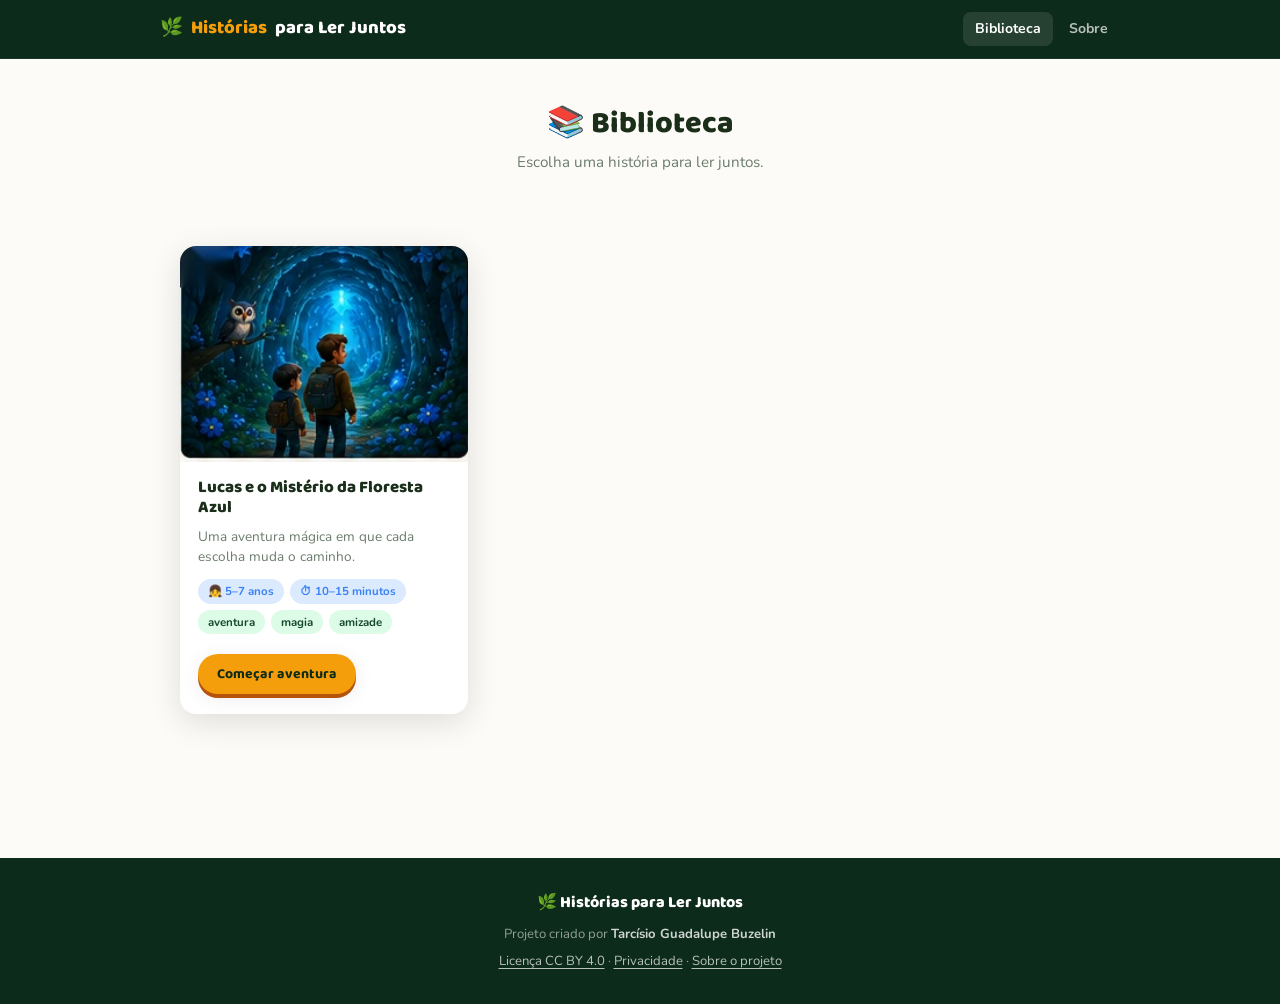
==== livros/index.html @ b1dc5da3 "Add files via upload" ====
<!DOCTYPE html>
<html lang="pt-BR">
<head>
  <meta charset="UTF-8">
  <meta name="viewport" content="width=device-width, initial-scale=1.0">
  <title>Biblioteca — Histórias para Ler Juntos</title>
  <meta name="description" content="Livros infantis interativos gratuitos para pais e filhos lerem juntos.">
  <link rel="preconnect" href="https://fonts.googleapis.com">
  <link rel="preconnect" href="https://fonts.gstatic.com" crossorigin>
  <link href="https://fonts.googleapis.com/css2?family=Baloo+2:wght@700;800&family=Nunito:wght@500;600;700&display=swap" rel="stylesheet">
  <link rel="stylesheet" href="../assets/css/style.css">
  <style>
    .library-header {
      padding: 48px 0 32px;
      text-align: center;
    }
    .library-grid {
      display: grid;
      grid-template-columns: repeat(auto-fill, minmax(260px, 1fr));
      gap: 28px;
      padding-bottom: 64px;
    }
    .book-card__cover-wrap {
      position: relative;
      width: 100%;
      aspect-ratio: 4/3;
      overflow: hidden;
      background: var(--forest-mid);
    }
    .book-card__cover {
      width: 100%;
      height: 100%;
      object-fit: cover;
      transition: transform .4s ease;
    }
    .book-card:hover .book-card__cover { transform: scale(1.04); }
    .book-card__actions { display: flex; gap: 8px; flex-wrap: wrap; }
    .empty-state {
      text-align: center;
      padding: 80px 20px;
      color: var(--text-light);
    }
    .empty-state p { margin-top: 12px; font-size: .95rem; }
  </style>
</head>
<body>

<!-- Cabeçalho do site -->
<header class="site-header">
  <div class="site-header__inner">
    <a class="site-logo" href="../">
      🌿 <span>Histórias</span> para Ler Juntos
    </a>
    <nav class="site-nav" aria-label="Menu principal">
      <a href="../livros/" class="active">Biblioteca</a>
      <a href="../sobre/">Sobre</a>
    </nav>
  </div>
</header>

<!-- Conteúdo -->
<main>
  <div class="container">

    <div class="library-header">
      <h1 class="section__title">📚 Biblioteca</h1>
      <p class="section__sub">Escolha uma história para ler juntos.</p>
    </div>

    <div class="library-grid" id="library-grid">
      <!-- Preenchido via JS -->
    </div>

  </div>
</main>

<!-- Rodapé -->
<footer class="site-footer">
  <div class="site-footer__logo">🌿 Histórias para Ler Juntos</div>
  <p>Projeto criado por <strong style="color:rgba(255,255,255,.8)">Tarcísio Guadalupe Buzelin</strong></p>
  <p style="margin-top:6px">
    <a href="../licenca/">Licença CC BY 4.0</a> ·
    <a href="../privacidade/">Privacidade</a> ·
    <a href="../sobre/">Sobre o projeto</a>
  </p>
</footer>

<script>
(function () {
  var grid = document.getElementById('library-grid');

  fetch('../assets/js/catalog.json')
    .then(function (r) { return r.json(); })
    .then(function (catalog) {
      var published = catalog.filter(function (b) { return b.publicado; });

      if (!published.length) {
        grid.innerHTML = '<div class="empty-state"><div style="font-size:3rem">📖</div><p>Nenhuma história disponível ainda. Em breve!</p></div>';
        return;
      }

      published.forEach(function (b) {
        var tagsHtml = (b.tags || []).map(function (t) {
          return '<span class="tag tag--forest">' + t + '</span>';
        }).join('');

        var card = document.createElement('article');
        card.className = 'book-card';
        card.innerHTML =
          '<a href="../livro/?id=' + b.id + '" aria-label="Ler ' + b.titulo + '">' +
            '<div class="book-card__cover-wrap">' +
              '<img class="book-card__cover" src="../' + b.cover + '" alt="Capa de ' + b.titulo + '" loading="lazy">' +
            '</div>' +
          '</a>' +
          '<div class="book-card__body">' +
            '<h2 class="book-card__title">' + b.titulo + '</h2>' +
            '<p class="book-card__desc">' + (b.descricao || '') + '</p>' +
            '<div class="book-card__meta">' +
              (b.faixaEtaria ? '<span class="tag">👧 ' + b.faixaEtaria + '</span>' : '') +
              (b.tempoLeitura ? '<span class="tag">⏱ ' + b.tempoLeitura + '</span>' : '') +
              tagsHtml +
            '</div>' +
            '<div class="book-card__actions">' +
              '<a class="btn btn--primary btn--sm" href="../livro/?id=' + b.id + '">Começar aventura</a>' +
            '</div>' +
          '</div>';

        grid.appendChild(card);
      });
    })
    .catch(function () {
      grid.innerHTML = '<div class="empty-state"><div style="font-size:3rem">🌲</div><p>Não foi possível carregar a biblioteca. Tente novamente.</p></div>';
    });
})();
</script>

</body>
</html>
---- assets/css/style.css ----
/* ═══════════════════════════════════════════════
   Histórias para Ler Juntos — tgbhubs.github.io
   Design system principal
═══════════════════════════════════════════════ */

/* ── Reset & base ── */
*, *::before, *::after { box-sizing: border-box; margin: 0; padding: 0; }

:root {
  --forest-deep:   #0d2b1a;
  --forest-mid:    #1a4a2e;
  --forest-light:  #2d7a4a;
  --forest-glow:   #4caf78;
  --blue-magic:    #3b82f6;
  --blue-light:    #93c5fd;
  --blue-glow:     #dbeafe;
  --gold:          #f59e0b;
  --gold-light:    #fde68a;
  --cream:         #fdfbf7;
  --cream-dark:    #f5f0e8;
  --text-dark:     #1a2e1a;
  --text-mid:      #3d5c3d;
  --text-light:    #6b7c6b;
  --white:         #ffffff;
  --shadow-soft:   0 4px 20px rgba(0,0,0,.08);
  --shadow-card:   0 8px 32px rgba(0,0,0,.12);
  --shadow-deep:   0 16px 48px rgba(0,0,0,.22);
  --radius-sm:     8px;
  --radius-md:     16px;
  --radius-lg:     24px;
  --transition:    .22s cubic-bezier(.4,0,.2,1);
}

html { scroll-behavior: smooth; }

body {
  font-family: 'Nunito', system-ui, sans-serif;
  background: var(--cream);
  color: var(--text-dark);
  line-height: 1.6;
  min-height: 100vh;
  -webkit-font-smoothing: antialiased;
}

img { max-width: 100%; display: block; }
a { color: inherit; text-decoration: none; }
button { font-family: inherit; cursor: pointer; border: none; background: none; }

/* ── Typography ── */
.font-display { font-family: 'Baloo 2', system-ui, sans-serif; }

h1, h2, h3 { font-family: 'Baloo 2', system-ui, sans-serif; line-height: 1.15; }

/* ── Layout ── */
.container {
  max-width: 960px;
  margin: 0 auto;
  padding: 0 20px;
}

.container--wide {
  max-width: 1100px;
  margin: 0 auto;
  padding: 0 20px;
}

/* ── Site header ── */
.site-header {
  background: var(--forest-deep);
  padding: 0 20px;
  position: sticky;
  top: 0;
  z-index: 50;
  border-bottom: 1px solid rgba(255,255,255,.06);
}

.site-header__inner {
  max-width: 960px;
  margin: 0 auto;
  height: 58px;
  display: flex;
  align-items: center;
  justify-content: space-between;
  gap: 16px;
}

.site-logo {
  font-family: 'Baloo 2', sans-serif;
  font-size: 1.15rem;
  font-weight: 800;
  color: var(--white);
  display: flex;
  align-items: center;
  gap: 8px;
  white-space: nowrap;
}

.site-logo span { color: var(--gold); }

.site-nav {
  display: flex;
  align-items: center;
  gap: 4px;
}

.site-nav a {
  font-size: .88rem;
  font-weight: 700;
  color: rgba(255,255,255,.7);
  padding: 6px 12px;
  border-radius: var(--radius-sm);
  transition: color var(--transition), background var(--transition);
}

.site-nav a:hover,
.site-nav a.active {
  color: var(--white);
  background: rgba(255,255,255,.1);
}

/* ── Site footer ── */
.site-footer {
  background: var(--forest-deep);
  color: rgba(255,255,255,.55);
  padding: 32px 20px;
  text-align: center;
  font-size: .82rem;
  margin-top: 80px;
}

.site-footer a {
  color: rgba(255,255,255,.7);
  text-decoration: underline;
  text-underline-offset: 3px;
}

.site-footer__logo {
  font-family: 'Baloo 2', sans-serif;
  font-size: 1rem;
  font-weight: 800;
  color: var(--white);
  margin-bottom: 8px;
}

/* ── Buttons ── */
.btn {
  display: inline-flex;
  align-items: center;
  justify-content: center;
  gap: 8px;
  font-family: 'Baloo 2', sans-serif;
  font-size: 1rem;
  font-weight: 700;
  padding: .75rem 1.75rem;
  border-radius: 50px;
  transition: all var(--transition);
  white-space: nowrap;
  min-height: 48px;
}

.btn--primary {
  background: var(--gold);
  color: var(--forest-deep);
  box-shadow: 0 4px 0 #b45309, var(--shadow-soft);
}
.btn--primary:hover {
  transform: translateY(-2px);
  box-shadow: 0 6px 0 #b45309, var(--shadow-card);
}
.btn--primary:active { transform: translateY(1px); box-shadow: 0 2px 0 #b45309; }

.btn--secondary {
  background: transparent;
  color: var(--forest-mid);
  border: 2px solid var(--forest-glow);
}
.btn--secondary:hover {
  background: var(--forest-mid);
  color: var(--white);
  border-color: var(--forest-mid);
}

.btn--ghost {
  background: rgba(255,255,255,.12);
  color: var(--white);
  border: 1.5px solid rgba(255,255,255,.25);
}
.btn--ghost:hover {
  background: rgba(255,255,255,.2);
}

.btn--sm {
  font-size: .88rem;
  padding: .5rem 1.2rem;
  min-height: 40px;
}

.btn--lg {
  font-size: 1.15rem;
  padding: .9rem 2.2rem;
  min-height: 56px;
}

/* ── Book card ── */
.book-card {
  background: var(--white);
  border-radius: var(--radius-md);
  overflow: hidden;
  box-shadow: var(--shadow-card);
  transition: transform var(--transition), box-shadow var(--transition);
  display: flex;
  flex-direction: column;
}

.book-card:hover {
  transform: translateY(-4px);
  box-shadow: var(--shadow-deep);
}

.book-card__cover {
  width: 100%;
  aspect-ratio: 4/3;
  object-fit: cover;
  background: var(--forest-mid);
}

.book-card__body {
  padding: 16px 18px 20px;
  flex: 1;
  display: flex;
  flex-direction: column;
  gap: 8px;
}

.book-card__title {
  font-family: 'Baloo 2', sans-serif;
  font-size: 1.05rem;
  font-weight: 800;
  color: var(--text-dark);
  line-height: 1.2;
}

.book-card__desc {
  font-size: .85rem;
  color: var(--text-light);
  line-height: 1.5;
  flex: 1;
}

.book-card__meta {
  display: flex;
  flex-wrap: wrap;
  gap: 6px;
  margin-top: 4px;
}

.tag {
  font-size: .72rem;
  font-weight: 700;
  padding: 3px 10px;
  border-radius: 20px;
  background: var(--blue-glow);
  color: var(--blue-magic);
}

.tag--forest {
  background: #dcfce7;
  color: var(--forest-mid);
}

.book-card__actions {
  display: flex;
  gap: 8px;
  margin-top: 12px;
}

/* ── Section styles ── */
.section {
  padding: 64px 0;
}

.section--hero {
  background: linear-gradient(160deg, var(--forest-deep) 0%, var(--forest-mid) 60%, #1e5c38 100%);
  color: var(--white);
  padding: 72px 20px 80px;
  text-align: center;
  position: relative;
  overflow: hidden;
}

.section--hero::before {
  content: '';
  position: absolute;
  inset: 0;
  background: radial-gradient(ellipse at 30% 0%, rgba(59,130,246,.18) 0%, transparent 60%),
              radial-gradient(ellipse at 80% 100%, rgba(245,158,11,.1) 0%, transparent 50%);
  pointer-events: none;
}

.hero__eyebrow {
  font-size: .82rem;
  font-weight: 800;
  letter-spacing: 2px;
  text-transform: uppercase;
  color: var(--gold-light);
  margin-bottom: 12px;
}

.hero__title {
  font-size: clamp(2rem, 5vw, 3.2rem);
  font-weight: 800;
  color: var(--white);
  line-height: 1.08;
  max-width: 680px;
  margin: 0 auto 16px;
}

.hero__title em {
  font-style: normal;
  color: var(--gold);
}

.hero__sub {
  font-size: clamp(.95rem, 2vw, 1.1rem);
  color: rgba(255,255,255,.75);
  max-width: 520px;
  margin: 0 auto 36px;
  line-height: 1.6;
}

.hero__actions {
  display: flex;
  gap: 12px;
  justify-content: center;
  flex-wrap: wrap;
}

.section__title {
  font-family: 'Baloo 2', sans-serif;
  font-size: clamp(1.4rem, 3vw, 1.9rem);
  font-weight: 800;
  color: var(--text-dark);
  margin-bottom: 8px;
}

.section__sub {
  color: var(--text-light);
  font-size: .95rem;
  margin-bottom: 40px;
}

/* ── Divider ── */
.divider {
  height: 1px;
  background: linear-gradient(to right, transparent, rgba(0,0,0,.08), transparent);
  margin: 0;
}

/* ── Reader specific ── */
.reader-wrap {
  height: 100vh;
  height: 100dvh;
  display: flex;
  flex-direction: column;
  background: var(--forest-deep);
  overflow: hidden;
}

.reader-bar {
  flex-shrink: 0;
  height: 52px;
  background: rgba(0,0,0,.4);
  display: flex;
  align-items: center;
  justify-content: space-between;
  padding: 0 16px;
  gap: 12px;
  backdrop-filter: blur(8px);
  border-bottom: 1px solid rgba(255,255,255,.08);
}

.reader-bar__title {
  font-family: 'Baloo 2', sans-serif;
  font-size: .85rem;
  font-weight: 800;
  color: var(--white);
  white-space: nowrap;
  overflow: hidden;
  text-overflow: ellipsis;
  flex: 1;
}

.reader-bar__right {
  display: flex;
  align-items: center;
  gap: 10px;
  flex-shrink: 0;
}

.reader-bar__page {
  font-size: .75rem;
  color: rgba(255,255,255,.55);
  font-weight: 700;
}

.reader-bar__btn {
  width: 36px;
  height: 36px;
  border-radius: 50%;
  background: rgba(255,255,255,.1);
  color: var(--white);
  font-size: 1rem;
  display: flex;
  align-items: center;
  justify-content: center;
  transition: background var(--transition);
}
.reader-bar__btn:hover { background: rgba(255,255,255,.2); }

/* Page stage — the illustration area */
.reader-stage {
  flex: 1;
  min-height: 0;
  position: relative;
  display: flex;
  align-items: center;
  justify-content: center;
  overflow: hidden;
}

.reader-page {
  width: 100%;
  height: 100%;
  position: absolute;
  inset: 0;
  display: flex;
  flex-direction: column;
  opacity: 0;
  transition: opacity .35s ease;
  pointer-events: none;
}

.reader-page.active {
  opacity: 1;
  pointer-events: all;
}

.reader-page__img-wrap {
  flex: 1;
  min-height: 0;
  display: flex;
  align-items: center;
  justify-content: center;
  padding: 0;
  overflow: hidden;
}

.reader-page__img {
  width: 100%;
  height: 100%;
  object-fit: contain;
  object-position: center;
  display: block;
}

/* Bottom panel: text + actions */
.reader-panel {
  flex-shrink: 0;
  background: linear-gradient(to bottom, var(--forest-deep), #0a1e10);
  padding: 16px 20px 20px;
  max-height: 45vh;
  overflow-y: auto;
  border-top: 1px solid rgba(255,255,255,.06);
}

@media (min-height: 700px) {
  .reader-panel { max-height: 38vh; }
}

.reader-panel__chapter {
  font-size: .7rem;
  font-weight: 800;
  letter-spacing: 1.5px;
  text-transform: uppercase;
  color: var(--blue-light);
  margin-bottom: 8px;
}

.reader-panel__text {
  font-size: clamp(.88rem, 2.2vw, 1rem);
  color: rgba(255,255,255,.88);
  line-height: 1.7;
  white-space: pre-line;
  margin-bottom: 16px;
}

.reader-panel__text em {
  font-style: normal;
  color: var(--blue-light);
}

.reader-panel__participacao {
  display: flex;
  align-items: flex-start;
  gap: 10px;
  background: rgba(59,130,246,.12);
  border: 1px solid rgba(59,130,246,.25);
  border-radius: var(--radius-sm);
  padding: 10px 14px;
  margin-bottom: 16px;
  font-size: .85rem;
  color: var(--blue-light);
  line-height: 1.5;
}

.reader-panel__participacao::before {
  content: '💬';
  flex-shrink: 0;
  font-size: 1rem;
}

/* Choices */
.reader-choices {
  display: flex;
  flex-direction: column;
  gap: 10px;
}

.choice-btn {
  display: flex;
  align-items: center;
  gap: 12px;
  background: rgba(255,255,255,.06);
  border: 1.5px solid rgba(255,255,255,.15);
  border-radius: var(--radius-md);
  padding: 14px 18px;
  text-align: left;
  color: var(--white);
  font-family: 'Baloo 2', sans-serif;
  font-size: 1rem;
  font-weight: 700;
  transition: all var(--transition);
  min-height: 56px;
}

.choice-btn:hover {
  background: rgba(255,255,255,.12);
  border-color: var(--gold);
  transform: translateX(4px);
}

.choice-btn:active { transform: translateX(2px); }

.choice-btn__emoji {
  font-size: 1.4rem;
  flex-shrink: 0;
}

.choice-btn__label { flex: 1; }

.choice-btn__arrow {
  opacity: .5;
  font-size: .9rem;
  flex-shrink: 0;
}

/* Continue / next button */
.reader-continue {
  display: flex;
  justify-content: flex-end;
  margin-top: 4px;
}

.continue-btn {
  display: flex;
  align-items: center;
  gap: 8px;
  background: var(--gold);
  color: var(--forest-deep);
  font-family: 'Baloo 2', sans-serif;
  font-size: 1rem;
  font-weight: 800;
  padding: 12px 24px;
  border-radius: 50px;
  box-shadow: 0 4px 0 #b45309;
  transition: all var(--transition);
  min-height: 48px;
}

.continue-btn:hover {
  transform: translateY(-2px);
  box-shadow: 0 6px 0 #b45309;
}

.continue-btn:active { transform: translateY(1px); box-shadow: 0 2px 0 #b45309; }

/* Final page actions */
.reader-final {
  display: flex;
  flex-direction: column;
  align-items: center;
  gap: 12px;
  padding-top: 8px;
}

.reader-final__title {
  font-family: 'Baloo 2', sans-serif;
  font-size: 1.3rem;
  font-weight: 800;
  color: var(--gold);
  text-align: center;
}

.reader-final__actions {
  display: flex;
  gap: 10px;
  flex-wrap: wrap;
  justify-content: center;
}

/* Desktop layout — side by side */
@media (min-width: 768px) {
  .reader-wrap { flex-direction: column; }

  .reader-stage {
    flex-direction: row;
    align-items: stretch;
  }

  .reader-page {
    flex-direction: row;
  }

  .reader-page__img-wrap {
    flex: 1 1 55%;
  }

  .reader-panel {
    flex: 0 0 42%;
    max-height: none;
    overflow-y: auto;
    border-top: none;
    border-left: 1px solid rgba(255,255,255,.06);
    display: flex;
    flex-direction: column;
    justify-content: center;
    padding: 28px 28px 28px;
  }
}

@media (min-width: 1024px) {
  .reader-panel { flex: 0 0 38%; padding: 36px; }
  .reader-panel__text { font-size: 1.05rem; }
}

/* ── Progress bar ── */
.reader-progress {
  height: 3px;
  background: rgba(255,255,255,.08);
  flex-shrink: 0;
}

.reader-progress__bar {
  height: 100%;
  background: var(--gold);
  transition: width .4s ease;
}

/* ── Responsive nav ── */
@media (max-width: 600px) {
  .site-nav { display: none; }
}

/* ── Reduced motion ── */
@media (prefers-reduced-motion: reduce) {
  *, *::before, *::after { transition-duration: .01ms !important; animation-duration: .01ms !important; }
}
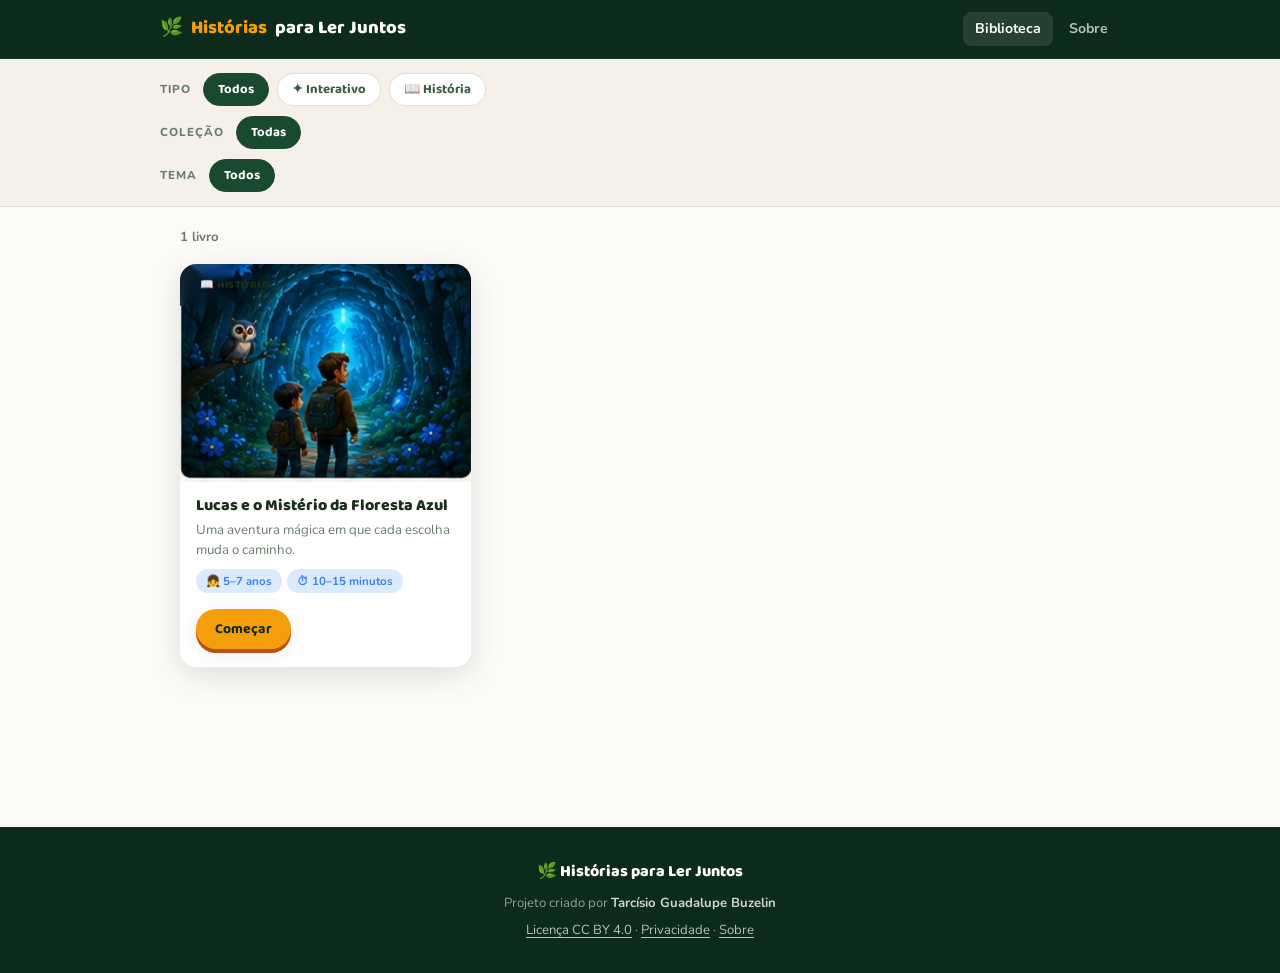
==== commit ba85b372: "Add files via upload" ====
--- a/livros/index.html
+++ b/livros/index.html
@@ -5,132 +5,446 @@
   <meta name="viewport" content="width=device-width, initial-scale=1.0">
   <title>Biblioteca — Histórias para Ler Juntos</title>
   <meta name="description" content="Livros infantis interativos gratuitos para pais e filhos lerem juntos.">
+  <link rel="icon" type="image/x-icon" href="../assets/favicon.ico">
+  <link rel="apple-touch-icon" href="../assets/apple-touch-icon.png">
   <link rel="preconnect" href="https://fonts.googleapis.com">
   <link rel="preconnect" href="https://fonts.gstatic.com" crossorigin>
   <link href="https://fonts.googleapis.com/css2?family=Baloo+2:wght@700;800&family=Nunito:wght@500;600;700&display=swap" rel="stylesheet">
   <link rel="stylesheet" href="../assets/css/style.css">
   <style>
-    .library-header {
-      padding: 48px 0 32px;
-      text-align: center;
-    }
+    /* ── Filtros ── */
+    .filters-wrap {
+      background: var(--cream-dark);
+      border-bottom: 1px solid rgba(0,0,0,.07);
+      position: sticky;
+      top: 58px;
+      z-index: 40;
+      padding: 14px 20px;
+    }
+    .filters-inner {
+      max-width: 960px;
+      margin: 0 auto;
+      display: flex;
+      flex-direction: column;
+      gap: 10px;
+    }
+    .filters-row {
+      display: flex;
+      align-items: center;
+      flex-wrap: wrap;
+      gap: 8px;
+    }
+    .filters-label {
+      font-size: .72rem;
+      font-weight: 800;
+      letter-spacing: 1px;
+      text-transform: uppercase;
+      color: var(--text-light);
+      margin-right: 4px;
+      white-space: nowrap;
+    }
+    .filter-chip {
+      font-family: 'Baloo 2', sans-serif;
+      font-size: .82rem;
+      font-weight: 700;
+      padding: 5px 14px;
+      border-radius: 30px;
+      border: 1.5px solid rgba(0,0,0,.12);
+      background: white;
+      color: var(--text-mid);
+      cursor: pointer;
+      transition: all .15s;
+      white-space: nowrap;
+    }
+    .filter-chip:hover { border-color: var(--forest-light); color: var(--forest-mid); }
+    .filter-chip.on {
+      background: var(--forest-mid);
+      border-color: var(--forest-mid);
+      color: white;
+    }
+    .filter-chip.on.tipo-interativo { background: #7c3aed; border-color: #7c3aed; }
+    .filter-chip.on.tipo-estatico   { background: var(--blue-magic); border-color: var(--blue-magic); }
+
+    /* Resultado count */
+    .results-bar {
+      max-width: 960px;
+      margin: 20px auto 0;
+      padding: 0 20px;
+      display: flex;
+      align-items: center;
+      justify-content: space-between;
+      gap: 12px;
+    }
+    .results-count {
+      font-size: .82rem;
+      color: var(--text-light);
+      font-weight: 700;
+    }
+    .results-clear {
+      font-size: .8rem;
+      color: var(--forest-light);
+      font-weight: 700;
+      cursor: pointer;
+      text-decoration: underline;
+      text-underline-offset: 3px;
+      display: none;
+    }
+
+    /* ── Grade ── */
     .library-grid {
+      max-width: 960px;
+      margin: 0 auto;
+      padding: 16px 20px 80px;
       display: grid;
       grid-template-columns: repeat(auto-fill, minmax(260px, 1fr));
-      gap: 28px;
-      padding-bottom: 64px;
-    }
-    .book-card__cover-wrap {
-      position: relative;
+      gap: 24px;
+    }
+
+    /* ── Card ── */
+    .book-card { position: relative; }
+
+    .book-cover-wrap {
       width: 100%;
       aspect-ratio: 4/3;
       overflow: hidden;
       background: var(--forest-mid);
-    }
-    .book-card__cover {
+      position: relative;
+    }
+    .book-cover-wrap img {
       width: 100%;
       height: 100%;
       object-fit: cover;
       transition: transform .4s ease;
-    }
-    .book-card:hover .book-card__cover { transform: scale(1.04); }
-    .book-card__actions { display: flex; gap: 8px; flex-wrap: wrap; }
+      display: block;
+    }
+    .book-card:hover .book-cover-wrap img { transform: scale(1.04); }
+
+    /* Badge tipo */
+    .badge-tipo {
+      position: absolute;
+      top: 10px;
+      left: 10px;
+      font-family: 'Baloo 2', sans-serif;
+      font-size: .68rem;
+      font-weight: 800;
+      letter-spacing: .5px;
+      padding: 3px 10px;
+      border-radius: 20px;
+      text-transform: uppercase;
+      z-index: 2;
+    }
+    .badge-tipo.interativo {
+      background: #7c3aed;
+      color: white;
+    }
+    .badge-tipo.estatico {
+      background: var(--blue-magic);
+      color: white;
+    }
+
+    /* Badge coleção */
+    .badge-colecao {
+      position: absolute;
+      top: 10px;
+      right: 10px;
+      font-family: 'Baloo 2', sans-serif;
+      font-size: .65rem;
+      font-weight: 800;
+      padding: 3px 9px;
+      border-radius: 20px;
+      background: rgba(0,0,0,.55);
+      color: rgba(255,255,255,.9);
+      z-index: 2;
+      backdrop-filter: blur(4px);
+    }
+
+    /* Em breve overlay */
+    .em-breve-overlay {
+      position: absolute;
+      inset: 0;
+      background: rgba(13,43,26,.65);
+      display: flex;
+      align-items: center;
+      justify-content: center;
+      z-index: 3;
+      backdrop-filter: blur(2px);
+    }
+    .em-breve-label {
+      font-family: 'Baloo 2', sans-serif;
+      font-size: .8rem;
+      font-weight: 800;
+      color: white;
+      background: rgba(0,0,0,.5);
+      padding: 5px 14px;
+      border-radius: 20px;
+      letter-spacing: 1px;
+      text-transform: uppercase;
+    }
+
+    .book-card__body {
+      padding: 14px 16px 18px;
+      flex: 1;
+      display: flex;
+      flex-direction: column;
+      gap: 6px;
+    }
+    .book-card__title {
+      font-family: 'Baloo 2', sans-serif;
+      font-size: 1rem;
+      font-weight: 800;
+      color: var(--text-dark);
+      line-height: 1.2;
+    }
+    .book-card__desc {
+      font-size: .83rem;
+      color: var(--text-light);
+      line-height: 1.5;
+      flex: 1;
+      display: -webkit-box;
+      -webkit-line-clamp: 2;
+      -webkit-box-orient: vertical;
+      overflow: hidden;
+    }
+    .book-card__meta {
+      display: flex;
+      flex-wrap: wrap;
+      gap: 5px;
+      margin-top: 2px;
+    }
+    .book-card__actions {
+      display: flex;
+      gap: 8px;
+      margin-top: 10px;
+    }
+
+    /* Estado vazio */
     .empty-state {
+      grid-column: 1/-1;
       text-align: center;
-      padding: 80px 20px;
+      padding: 60px 20px;
       color: var(--text-light);
     }
-    .empty-state p { margin-top: 12px; font-size: .95rem; }
+    .empty-state .icon { font-size: 3rem; margin-bottom: 12px; }
+    .empty-state p { font-size: .95rem; }
+
+    @media (max-width: 480px) {
+      .library-grid { grid-template-columns: 1fr 1fr; gap: 14px; }
+      .book-card__desc { display: none; }
+      .book-card__body { padding: 10px 12px 14px; }
+    }
   </style>
 </head>
 <body>
 
-<!-- Cabeçalho do site -->
 <header class="site-header">
   <div class="site-header__inner">
-    <a class="site-logo" href="../">
-      🌿 <span>Histórias</span> para Ler Juntos
-    </a>
-    <nav class="site-nav" aria-label="Menu principal">
+    <a class="site-logo" href="../">🌿 <span>Histórias</span> para Ler Juntos</a>
+    <nav class="site-nav">
       <a href="../livros/" class="active">Biblioteca</a>
       <a href="../sobre/">Sobre</a>
     </nav>
   </div>
 </header>
 
-<!-- Conteúdo -->
+<!-- Filtros -->
+<div class="filters-wrap" id="filtersWrap">
+  <div class="filters-inner">
+
+    <!-- Linha 1: Tipo -->
+    <div class="filters-row">
+      <span class="filters-label">Tipo</span>
+      <button class="filter-chip on" data-filter="tipo" data-value="todos">Todos</button>
+      <button class="filter-chip tipo-interativo" data-filter="tipo" data-value="interativo">✦ Interativo</button>
+      <button class="filter-chip tipo-estatico"   data-filter="tipo" data-value="estatico">📖 História</button>
+    </div>
+
+    <!-- Linha 2: Coleção + Temas (preenchidos via JS) -->
+    <div class="filters-row" id="row-colecao">
+      <span class="filters-label">Coleção</span>
+      <div id="chips-colecao" style="display:contents"></div>
+    </div>
+
+    <div class="filters-row" id="row-temas">
+      <span class="filters-label">Tema</span>
+      <div id="chips-temas" style="display:contents"></div>
+    </div>
+
+  </div>
+</div>
+
+<!-- Barra de resultado -->
+<div class="results-bar">
+  <span class="results-count" id="resultsCount"></span>
+  <span class="results-clear" id="resultsClear" onclick="limparFiltros()">Limpar filtros</span>
+</div>
+
+<!-- Grade -->
 <main>
-  <div class="container">
-
-    <div class="library-header">
-      <h1 class="section__title">📚 Biblioteca</h1>
-      <p class="section__sub">Escolha uma história para ler juntos.</p>
-    </div>
-
-    <div class="library-grid" id="library-grid">
-      <!-- Preenchido via JS -->
-    </div>
-
-  </div>
+  <div class="library-grid" id="libraryGrid"></div>
 </main>
 
-<!-- Rodapé -->
 <footer class="site-footer">
   <div class="site-footer__logo">🌿 Histórias para Ler Juntos</div>
   <p>Projeto criado por <strong style="color:rgba(255,255,255,.8)">Tarcísio Guadalupe Buzelin</strong></p>
   <p style="margin-top:6px">
     <a href="../licenca/">Licença CC BY 4.0</a> ·
     <a href="../privacidade/">Privacidade</a> ·
-    <a href="../sobre/">Sobre o projeto</a>
+    <a href="../sobre/">Sobre</a>
   </p>
 </footer>
 
 <script>
 (function () {
-  var grid = document.getElementById('library-grid');
-
+  var catalog = [];
+  var filtros = { tipo: 'todos', colecao: 'todos', tema: 'todos' };
+
+  /* Labels amigáveis */
+  var colecaoLabels = { lucas: '📚 Lucas', standalone: '⭐ Avulsos' };
+  var temaLabels    = {
+    aventura: '🗺 Aventura', magia: '✨ Magia', amizade: '💚 Amizade',
+    familia: '👨‍👩‍👧 Família', copa: '⚽ Copa', noite: '🌙 Noite'
+  };
+
+  /* ── Carregar catálogo ── */
   fetch('../assets/js/catalog.json')
     .then(function (r) { return r.json(); })
-    .then(function (catalog) {
-      var published = catalog.filter(function (b) { return b.publicado; });
-
-      if (!published.length) {
-        grid.innerHTML = '<div class="empty-state"><div style="font-size:3rem">📖</div><p>Nenhuma história disponível ainda. Em breve!</p></div>';
-        return;
-      }
-
-      published.forEach(function (b) {
-        var tagsHtml = (b.tags || []).map(function (t) {
-          return '<span class="tag tag--forest">' + t + '</span>';
-        }).join('');
-
-        var card = document.createElement('article');
-        card.className = 'book-card';
-        card.innerHTML =
-          '<a href="../livro/?id=' + b.id + '" aria-label="Ler ' + b.titulo + '">' +
-            '<div class="book-card__cover-wrap">' +
-              '<img class="book-card__cover" src="../' + b.cover + '" alt="Capa de ' + b.titulo + '" loading="lazy">' +
-            '</div>' +
-          '</a>' +
-          '<div class="book-card__body">' +
-            '<h2 class="book-card__title">' + b.titulo + '</h2>' +
-            '<p class="book-card__desc">' + (b.descricao || '') + '</p>' +
-            '<div class="book-card__meta">' +
-              (b.faixaEtaria ? '<span class="tag">👧 ' + b.faixaEtaria + '</span>' : '') +
-              (b.tempoLeitura ? '<span class="tag">⏱ ' + b.tempoLeitura + '</span>' : '') +
-              tagsHtml +
-            '</div>' +
-            '<div class="book-card__actions">' +
-              '<a class="btn btn--primary btn--sm" href="../livro/?id=' + b.id + '">Começar aventura</a>' +
-            '</div>' +
-          '</div>';
-
-        grid.appendChild(card);
-      });
+    .then(function (data) {
+      catalog = data;
+      buildFilterChips();
+      render();
     })
     .catch(function () {
-      grid.innerHTML = '<div class="empty-state"><div style="font-size:3rem">🌲</div><p>Não foi possível carregar a biblioteca. Tente novamente.</p></div>';
-    });
+      document.getElementById('libraryGrid').innerHTML =
+        '<div class="empty-state"><div class="icon">🌲</div><p>Não foi possível carregar a biblioteca.</p></div>';
+    });
+
+  /* ── Montar chips dinâmicos ── */
+  function buildFilterChips() {
+    var colecoes = [...new Set(catalog.map(function (b) { return b.colecao; }).filter(Boolean))];
+    var temas    = [...new Set(catalog.flatMap(function (b) { return b.temas || []; }))];
+
+    var cc = document.getElementById('chips-colecao');
+    var ct = document.getElementById('chips-temas');
+
+    // "Todas" sempre primeiro
+    cc.appendChild(chip('Todas', 'colecao', 'todos', true));
+    colecoes.forEach(function (c) {
+      cc.appendChild(chip(colecaoLabels[c] || c, 'colecao', c, false));
+    });
+
+    ct.appendChild(chip('Todos', 'tema', 'todos', true));
+    temas.forEach(function (t) {
+      ct.appendChild(chip(temaLabels[t] || t, 'tema', t, false));
+    });
+  }
+
+  function chip(label, filterKey, value, active) {
+    var btn = document.createElement('button');
+    btn.className = 'filter-chip' + (active ? ' on' : '');
+    btn.textContent = label;
+    btn.dataset.filter = filterKey;
+    btn.dataset.value  = value;
+    btn.addEventListener('click', function () { applyFilter(filterKey, value); });
+    return btn;
+  }
+
+  /* ── Aplicar filtro ── */
+  function applyFilter(key, value) {
+    filtros[key] = value;
+    // Atualizar visual dos chips
+    document.querySelectorAll('[data-filter="' + key + '"]').forEach(function (el) {
+      el.classList.toggle('on', el.dataset.value === value);
+    });
+    render();
+  }
+
+  function limparFiltros() {
+    filtros = { tipo: 'todos', colecao: 'todos', tema: 'todos' };
+    document.querySelectorAll('.filter-chip').forEach(function (el) {
+      el.classList.toggle('on', el.dataset.value === 'todos');
+    });
+    render();
+  }
+  window.limparFiltros = limparFiltros;
+
+  /* ── Renderizar grade ── */
+  function render() {
+    var filtered = catalog.filter(function (b) {
+      if (filtros.tipo !== 'todos'    && b.tipo    !== filtros.tipo)    return false;
+      if (filtros.colecao !== 'todos' && b.colecao !== filtros.colecao) return false;
+      if (filtros.tema !== 'todos'    && !(b.temas || []).includes(filtros.tema)) return false;
+      return true;
+    });
+
+    var grid = document.getElementById('libraryGrid');
+    grid.innerHTML = '';
+
+    // Contador
+    var count = document.getElementById('resultsCount');
+    var clear = document.getElementById('resultsClear');
+    var hasFilter = filtros.tipo !== 'todos' || filtros.colecao !== 'todos' || filtros.tema !== 'todos';
+    count.textContent = filtered.length + ' livro' + (filtered.length !== 1 ? 's' : '');
+    clear.style.display = hasFilter ? 'inline' : 'none';
+
+    if (!filtered.length) {
+      grid.innerHTML = '<div class="empty-state"><div class="icon">📭</div><p>Nenhum livro encontrado com esses filtros.</p></div>';
+      return;
+    }
+
+    filtered.forEach(function (b) {
+      grid.appendChild(buildCard(b));
+    });
+  }
+
+  /* ── Montar card ── */
+  function buildCard(b) {
+    var article = document.createElement('article');
+    article.className = 'book-card';
+
+    var tipoLabel  = b.tipo === 'interativo' ? '✦ Interativo' : '📖 História';
+    var colLabel   = colecaoLabels[b.colecao] || b.colecao || '';
+    var tagsHtml   = (b.temas || []).map(function (t) {
+      return '<span class="tag tag--forest">' + (temaLabels[t] || t) + '</span>';
+    }).join('');
+
+    var coverSrc = b.cover ? '../' + b.cover : '';
+    var coverHtml = coverSrc
+      ? '<img src="' + coverSrc + '" alt="Capa de ' + esc(b.titulo) + '" loading="lazy">'
+      : '<div style="width:100%;height:100%;background:var(--forest-mid);display:flex;align-items:center;justify-content:center;font-size:3rem;">📖</div>';
+
+    var breve = !b.publicado
+      ? '<div class="em-breve-overlay"><span class="em-breve-label">Em breve</span></div>'
+      : '';
+
+    var actionHtml = b.publicado
+      ? '<a class="btn btn--primary btn--sm" href="../livro/?id=' + b.id + '">Começar</a>'
+      : '<button class="btn btn--secondary btn--sm" disabled style="opacity:.5;cursor:default">Em breve</button>';
+
+    article.innerHTML =
+      '<div class="book-cover-wrap">' +
+        coverHtml +
+        '<span class="badge-tipo ' + (b.tipo||'') + '">' + tipoLabel + '</span>' +
+        (colLabel ? '<span class="badge-colecao">' + colLabel + '</span>' : '') +
+        breve +
+      '</div>' +
+      '<div class="book-card__body">' +
+        '<div class="book-card__title">' + esc(b.titulo) + '</div>' +
+        '<div class="book-card__desc">' + esc(b.descricao || '') + '</div>' +
+        '<div class="book-card__meta">' +
+          (b.faixaEtaria ? '<span class="tag">👧 ' + esc(b.faixaEtaria) + '</span>' : '') +
+          (b.tempoLeitura ? '<span class="tag">⏱ ' + esc(b.tempoLeitura) + '</span>' : '') +
+          tagsHtml +
+        '</div>' +
+        '<div class="book-card__actions">' + actionHtml + '</div>' +
+      '</div>';
+
+    return article;
+  }
+
+  function esc(str) {
+    return String(str||'').replace(/&/g,'&amp;').replace(/</g,'&lt;').replace(/>/g,'&gt;').replace(/"/g,'&quot;');
+  }
+
 })();
 </script>
 
--- a/assets/css/style.css
+++ b/assets/css/style.css
@@ -423,8 +423,7 @@
   min-height: 0;
   position: relative;
   display: flex;
-  align-items: center;
-  justify-content: center;
+  align-items: stretch;
   overflow: hidden;
 }
 
@@ -438,6 +437,7 @@
   opacity: 0;
   transition: opacity .35s ease;
   pointer-events: none;
+  background: var(--forest-deep);
 }
 
 .reader-page.active {
@@ -446,20 +446,20 @@
 }
 
 .reader-page__img-wrap {
-  flex: 1;
+  flex: 1 1 auto;
   min-height: 0;
-  display: flex;
-  align-items: center;
-  justify-content: center;
-  padding: 0;
   overflow: hidden;
+  position: relative;
+  border-radius: 0;
 }
 
 .reader-page__img {
+  position: absolute;
+  inset: 0;
   width: 100%;
   height: 100%;
-  object-fit: contain;
-  object-position: center;
+  object-fit: cover;
+  object-position: center top;
   display: block;
 }
 
@@ -632,7 +632,10 @@
   }
 
   .reader-page__img-wrap {
-    flex: 1 1 55%;
+    flex: 0 0 58%;
+    width: 58%;
+    height: 100%;
+    border-radius: 0;
   }
 
   .reader-panel {
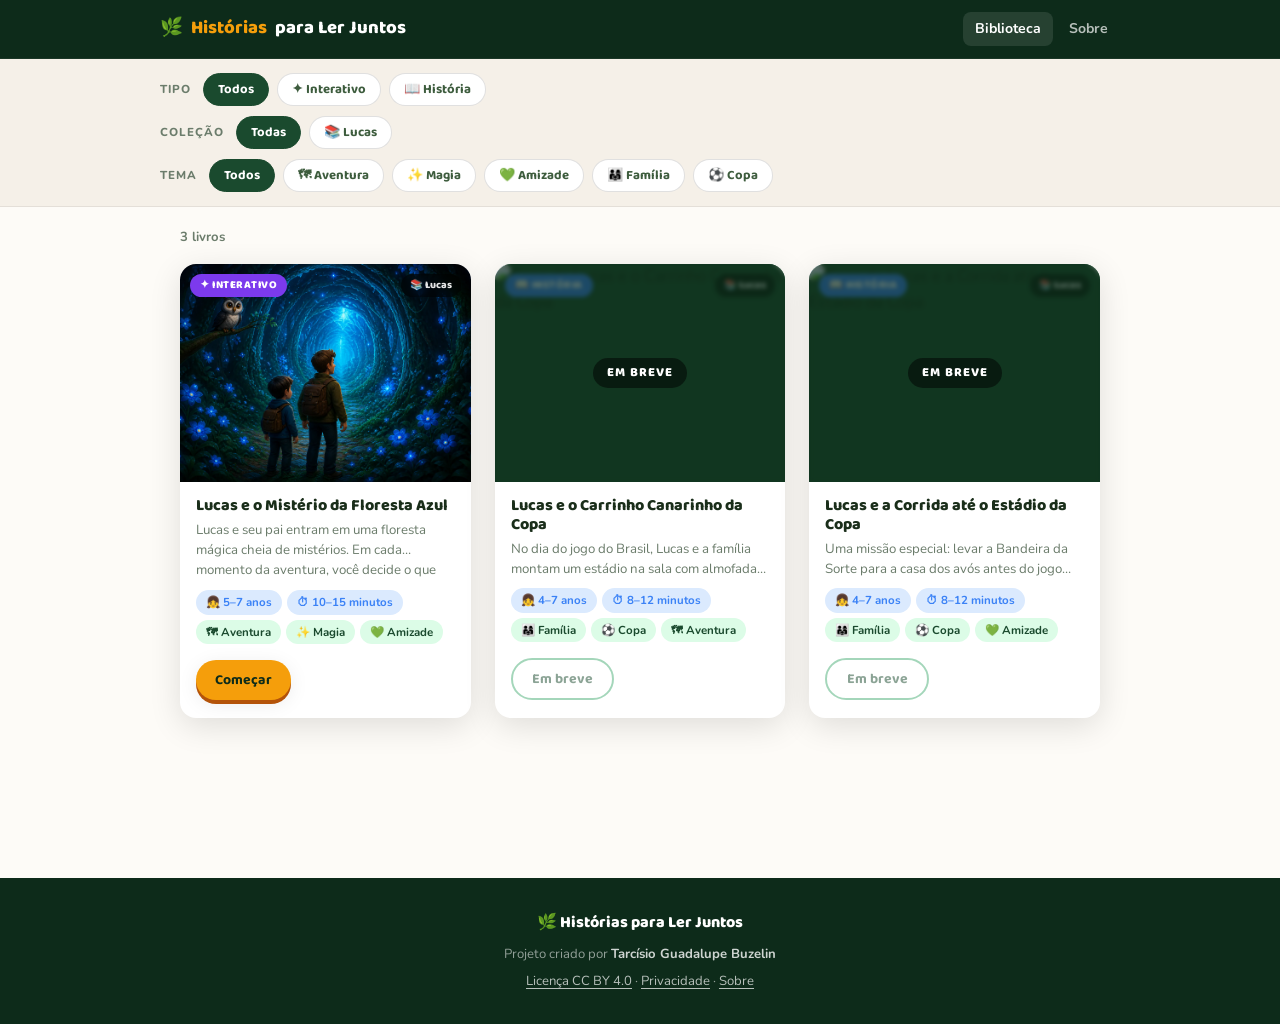
==== commit aa96f3f2: "Add files via upload" ====
--- a/livros/index.html
+++ b/livros/index.html
@@ -58,12 +58,10 @@
     }
     .filter-chip:hover { border-color: var(--forest-light); color: var(--forest-mid); }
     .filter-chip.on {
-      background: var(--forest-mid);
-      border-color: var(--forest-mid);
+      background: var(--chip-color, var(--forest-mid));
+      border-color: var(--chip-color, var(--forest-mid));
       color: white;
     }
-    .filter-chip.on.tipo-interativo { background: #7c3aed; border-color: #7c3aed; }
-    .filter-chip.on.tipo-estatico   { background: var(--blue-magic); border-color: var(--blue-magic); }
 
     /* Resultado count */
     .results-bar {
@@ -253,9 +251,9 @@
     <!-- Linha 1: Tipo -->
     <div class="filters-row">
       <span class="filters-label">Tipo</span>
-      <button class="filter-chip on" data-filter="tipo" data-value="todos">Todos</button>
-      <button class="filter-chip tipo-interativo" data-filter="tipo" data-value="interativo">✦ Interativo</button>
-      <button class="filter-chip tipo-estatico"   data-filter="tipo" data-value="estatico">📖 História</button>
+      <button class="filter-chip on" data-filter="tipo" data-value="todos" style="--chip-color:var(--forest-mid)">Todos</button>
+      <button class="filter-chip" data-filter="tipo" data-value="interativo" style="--chip-color:#7c3aed">✦ Interativo</button>
+      <button class="filter-chip" data-filter="tipo" data-value="estatico"   style="--chip-color:var(--blue-magic)">📖 História</button>
     </div>
 
     <!-- Linha 2: Coleção + Temas (preenchidos via JS) -->
